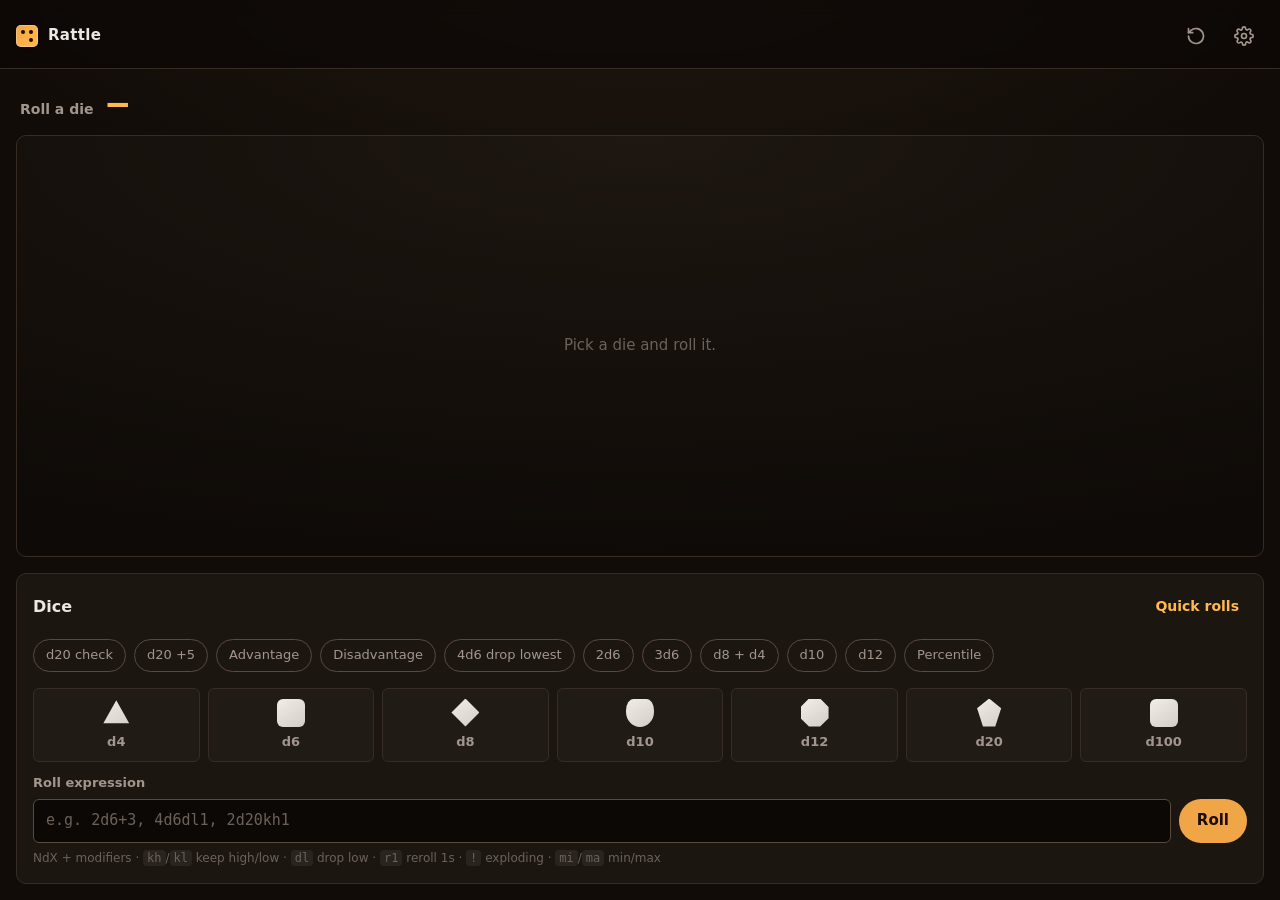
==== index.html @ a68fa695 "Build Rattle dice app MVP A static, no-build dice app for tabletop games: - Real 3D polyhedral dice " ====
<!doctype html>
<html lang="en">
<head>
  <meta charset="utf-8">
  <meta name="viewport" content="width=device-width, initial-scale=1, viewport-fit=cover">
  <title>Rattle — tabletop dice</title>
  <meta name="description" content="A dice app for tabletop games. Roll any polyhedral dice, pools, and dice expressions with full, minimal, or no animation.">
  <link rel="icon" href="data:image/svg+xml,<svg xmlns=%22http://www.w3.org/2000/svg%22 viewBox=%220 0 100 100%22><text y=%22.9em%22 font-size=%2290%22>🎲</text></svg>">
  <link rel="stylesheet" href="styles.css">
</head>
<body>
  <div class="app" id="app">
    <!-- Header: brand + settings -->
    <header class="topbar">
      <div class="brand">
        <span class="brand-mark" aria-hidden="true"></span>
        <span class="brand-name">Rattle</span>
      </div>
      <div class="topbar-actions">
        <button class="icon-btn" id="history-toggle" aria-expanded="false" aria-controls="history-panel" title="Roll history" aria-label="Open roll history">
          <svg viewBox="0 0 24 24" width="20" height="20" fill="none" stroke="currentColor" stroke-width="2" stroke-linecap="round" stroke-linejoin="round" aria-hidden="true">
            <path d="M3 12a9 9 0 1 0 3-6.7L3 8"/><path d="M3 3v5h5"/>
          </svg>
          <span class="count-badge" id="history-count" hidden>0</span>
        </button>
        <button class="icon-btn" id="settings-toggle" aria-expanded="false" aria-controls="settings-panel" title="Settings" aria-label="Open settings">
          <svg viewBox="0 0 24 24" width="20" height="20" fill="none" stroke="currentColor" stroke-width="2" stroke-linecap="round" stroke-linejoin="round" aria-hidden="true">
            <circle cx="12" cy="12" r="3"/><path d="M19.4 15a1.65 1.65 0 0 0 .33 1.82l.06.06a2 2 0 1 1-2.83 2.83l-.06-.06a1.65 1.65 0 0 0-1.82-.33 1.65 1.65 0 0 0-1 1.51V21a2 2 0 1 1-4 0v-.09a1.65 1.65 0 0 0-1-1.51 1.65 1.65 0 0 0-1.82.33l-.06.06a2 2 0 1 1-2.83-2.83l.06-.06a1.65 1.65 0 0 0 .33-1.82 1.65 1.65 0 0 0-1.51-1H3a2 2 0 1 1 0-4h.09a1.65 1.65 0 0 0 1.51-1 1.65 1.65 0 0 0-.33-1.82l-.06-.06a2 2 0 1 1 2.83-2.83l.06.06a1.65 1.65 0 0 0 1.82.33h0a1.65 1.65 0 0 0 1-1.51V3a2 2 0 1 1 4 0v.09a1.65 1.65 0 0 0 1 1.51h0a1.65 1.65 0 0 0 1.82-.33l.06-.06a2 2 0 1 1 2.83 2.83l-.06.06a1.65 1.65 0 0 0-.33 1.82v0a1.65 1.65 0 0 0 1.51 1H21a2 2 0 1 1 0 4h-.09a1.65 1.65 0 0 0-1.51 1z"/>
          </svg>
        </button>
      </div>
    </header>

    <!-- Main working field: result readout + dice stage -->
    <main class="workbench" id="workbench">
      <section class="readout" aria-live="polite" aria-label="Last roll result">
        <div class="readout-summary">
          <span class="readout-label" id="result-label">Roll a die</span>
          <span class="readout-value" id="result-value" aria-hidden="true">—</span>
        </div>
        <div class="readout-detail" id="result-detail"></div>
      </section>

      <section class="stage" id="stage" aria-label="Dice table">
        <div class="stage-inner" id="stage-inner">
          <p class="stage-empty" id="stage-empty">Pick a die and roll it.</p>
          <div class="dice-field" id="dice-field"></div>
          <div class="table-glow" aria-hidden="true"></div>
        </div>
      </section>

      <!-- Dice tray: the operate surface -->
      <section class="tray" aria-label="Dice tray">
        <div class="tray-head">
          <h2 class="tray-title" id="tray-title">Dice</h2>
          <button class="text-btn" id="quick-select" aria-expanded="false" aria-controls="quick-list">Quick rolls</button>
        </div>
        <div class="quick-list" id="quick-list" hidden>
          <button class="chip" data-expr="1d20">d20 check</button>
          <button class="chip" data-expr="1d20+5">d20 +5</button>
          <button class="chip" data-expr="2d20kh1">Advantage</button>
          <button class="chip" data-expr="2d20kl1">Disadvantage</button>
          <button class="chip" data-expr="4d6dl1">4d6 drop lowest</button>
          <button class="chip" data-expr="2d6">2d6</button>
          <button class="chip" data-expr="3d6">3d6</button>
          <button class="chip" data-expr="1d8+1d4">d8 + d4</button>
          <button class="chip" data-expr="1d10">d10</button>
          <button class="chip" data-expr="1d12">d12</button>
          <button class="chip" data-expr="1d100">Percentile</button>
        </div>
        <div class="die-tray" id="die-tray" role="list" aria-label="Available dice"></div>

        <!-- Expression roller -->
        <form class="expr-form" id="expr-form">
          <label class="expr-label" for="expr-input">Roll expression</label>
          <div class="expr-row">
            <input type="text" id="expr-input" class="expr-input" inputmode="text" autocomplete="off" spellcheck="false"
                   placeholder="e.g. 2d6+3, 4d6dl1, 2d20kh1" aria-describedby="expr-help">
            <button type="submit" class="btn btn-primary" id="expr-roll">Roll</button>
          </div>
          <p class="expr-help" id="expr-help">
            NdX + modifiers · <code>kh</code>/<code>kl</code> keep high/low · <code>dl</code> drop low ·
            <code>r1</code> reroll 1s · <code>!</code> exploding · <code>mi</code>/<code>ma</code> min/max
          </p>
        </form>
      </section>
    </main>

    <!-- History panel (right rail on desktop, overlay on mobile) -->
    <aside class="panel panel-right" id="history-panel" aria-label="Roll history" hidden>
      <div class="panel-head">
        <h2 class="panel-title">History</h2>
        <button class="icon-btn" data-close-panel="history" aria-label="Close history">
          <svg viewBox="0 0 24 24" width="20" height="20" fill="none" stroke="currentColor" stroke-width="2" stroke-linecap="round" aria-hidden="true"><path d="M18 6 6 18M6 6l12 12"/></svg>
        </button>
      </div>
      <ul class="history-list" id="history-list"></ul>
      <button class="text-btn panel-clear" id="history-clear">Clear history</button>
    </aside>

    <!-- Settings panel -->
    <aside class="panel panel-right" id="settings-panel" aria-label="Settings" hidden>
      <div class="panel-head">
        <h2 class="panel-title">Settings</h2>
        <button class="icon-btn" data-close-panel="settings" aria-label="Close settings">
          <svg viewBox="0 0 24 24" width="20" height="20" fill="none" stroke="currentColor" stroke-width="2" stroke-linecap="round" aria-hidden="true"><path d="M18 6 6 18M6 6l12 12"/></svg>
        </button>
      </div>
      <div class="settings-body">
        <fieldset class="setting">
          <legend class="setting-label">Animation</legend>
          <div class="seg" role="radiogroup" aria-label="Animation mode" id="anim-seg">
            <label class="seg-opt"><input type="radio" name="anim" value="full"><span>Full</span></label>
            <label class="seg-opt"><input type="radio" name="anim" value="minimal"><span>Minimal</span></label>
            <label class="seg-opt"><input type="radio" name="anim" value="none"><span>None</span></label>
          </div>
          <p class="setting-hint" id="anim-hint">Full tumbles dice across the table. Minimal spins a die in place. None rolls instantly.</p>
        </fieldset>
        <fieldset class="setting">
          <legend class="setting-label">Tray</legend>
          <label class="toggle-row">
            <span>Roll dice together</span>
            <input type="checkbox" id="roll-together">
          </label>
          <label class="toggle-row">
            <span>Sound effects</span>
            <input type="checkbox" id="sound-toggle">
          </label>
        </fieldset>
        <fieldset class="setting">
          <legend class="setting-label">Results</legend>
          <label class="toggle-row">
            <span>Auto-crit on natural 20</span>
            <input type="checkbox" id="crit-toggle">
          </label>
          <label class="toggle-row">
            <span>Auto-fumble on natural 1</span>
            <input type="checkbox" id="fumble-toggle">
          </label>
        </fieldset>
        <p class="settings-note">Settings and history are stored in your browser only.</p>
      </div>
    </aside>

    <!-- Backdrop for mobile panels -->
    <div class="scrim" id="scrim" hidden></div>
  </div>

  <script src="app.js" defer></script>
</body>
</html>
---- styles.css ----
/* ============================================================
   Rattle — dice app design system
   Dark felt-table surface, warm amber accent, product register.
   ============================================================ */

:root {
  /* surfaces — dark felt, tinted warm toward the amber accent */
  --bg: oklch(0.16 0.012 60);
  --bg-raised: oklch(0.205 0.014 60);
  --bg-panel: oklch(0.185 0.013 60);
  --border: oklch(0.3 0.02 60);
  --border-strong: oklch(0.42 0.03 60);

  /* text */
  --text: oklch(0.93 0.01 70);
  --text-muted: oklch(0.68 0.02 60);
  --text-faint: oklch(0.5 0.02 60);

  /* accent — gambler's amber */
  --accent: oklch(0.78 0.14 70);
  --accent-strong: oklch(0.84 0.15 72);
  --accent-ink: oklch(0.18 0.04 60);
  --accent-dim: oklch(0.3 0.05 65);

  /* state colors */
  --crit: oklch(0.78 0.16 150);
  --fumble: oklch(0.66 0.19 25);

  /* dice faces — warm ivory pips on dark bodies */
  --die-body: oklch(0.24 0.015 60);
  --die-face-light: oklch(0.92 0.01 80);
  --die-face-dark: oklch(0.62 0.02 60);

  /* spacing scale: 1/4/9 units */
  --s1: 4px;
  --s4: 16px;
  --s9: 36px;

  --radius: 10px;
  --radius-sm: 6px;
  --font-ui: system-ui, -apple-system, "Segoe UI", Roboto, "Helvetica Neue", sans-serif;
  --font-num: ui-monospace, "SF Mono", "Cascadia Mono", Menlo, Consolas, monospace;
}

* { box-sizing: border-box; }
html, body { height: 100%; }
body {
  margin: 0;
  font-family: var(--font-ui);
  font-size: 15px;
  line-height: 1.45;
  color: var(--text);
  background:
    radial-gradient(1200px 600px at 50% -10%, oklch(0.22 0.02 60) 0%, transparent 60%),
    var(--bg);
  -webkit-font-smoothing: antialiased;
}

button { font: inherit; color: inherit; background: none; border: none; padding: 0; cursor: pointer; }
input { font: inherit; color: inherit; }

:focus-visible {
  outline: 2px solid var(--accent);
  outline-offset: 2px;
  border-radius: var(--radius-sm);
}

/* ---------------- layout ---------------- */
.app {
  display: grid;
  grid-template-rows: auto 1fr;
  height: 100dvh;
  overflow: hidden;
}

.topbar {
  display: flex;
  align-items: center;
  justify-content: space-between;
  padding: var(--s4) var(--s4) calc(var(--s4) - 4px);
  border-bottom: 1px solid var(--border);
  background: oklch(0.14 0.01 60 / 0.7);
  backdrop-filter: blur(8px);
  z-index: 5;
}
.brand { display: flex; align-items: center; gap: 10px; }
.brand-mark {
  width: 22px; height: 22px;
  border-radius: 5px;
  background:
    linear-gradient(135deg, var(--accent) 0%, var(--accent-strong) 100%);
  box-shadow: inset 0 0 0 1px oklch(0.9 0.05 75 / 0.5), 0 1px 2px oklch(0 0 0 / 0.4);
  position: relative;
}
.brand-mark::before, .brand-mark::after {
  content: ""; position: absolute; width: 4px; height: 4px; border-radius: 50%;
  background: var(--accent-ink);
}
.brand-mark::before { top: 5px; left: 5px; }
.brand-mark::after { top: 5px; right: 5px; box-shadow: 0 8px 0 var(--accent-ink); }
.brand-name { font-weight: 700; letter-spacing: 0.02em; }

.topbar-actions { display: flex; gap: 8px; }
.icon-btn {
  display: inline-flex; align-items: center; justify-content: center;
  width: 40px; height: 40px;
  border-radius: 50%;
  color: var(--text-muted);
  transition: background 150ms ease-out, color 150ms ease-out;
  position: relative;
}
.icon-btn:hover { background: oklch(1 0 0 / 0.07); color: var(--text); }
.icon-btn:active { transform: scale(0.96); }
.count-badge {
  position: absolute; top: 2px; right: 2px;
  min-width: 16px; height: 16px; padding: 0 4px;
  border-radius: 8px;
  background: var(--accent); color: var(--accent-ink);
  font-size: 11px; font-weight: 700; line-height: 16px; text-align: center;
}

/* ---------------- workbench ---------------- */
.workbench {
  display: grid;
  grid-template-rows: auto 1fr auto;
  gap: var(--s4);
  padding: var(--s4);
  min-height: 0;
}

/* readout */
.readout {
  display: flex; align-items: baseline; justify-content: space-between;
  gap: var(--s4);
  padding: 0 var(--s1);
}
.readout-summary { display: flex; align-items: baseline; gap: 14px; min-width: 0; }
.readout-label {
  color: var(--text-muted);
  font-size: 14px;
  font-weight: 600;
  white-space: nowrap;
  overflow: hidden;
  text-overflow: ellipsis;
}
.readout-value {
  font-family: var(--font-num);
  font-variant-numeric: tabular-nums;
  font-size: 34px;
  font-weight: 700;
  line-height: 1;
  color: var(--accent-strong);
}
.readout-value.is-spin { animation: value-pop 320ms cubic-bezier(0.34, 1.4, 0.5, 1); }
.readout-value.is-crit { color: var(--crit); }
.readout-value.is-fumble { color: var(--fumble); }
@keyframes value-pop {
  0% { transform: scale(0.8); opacity: 0.2; }
  60% { transform: scale(1.12); }
  100% { transform: scale(1); opacity: 1; }
}
.readout-detail {
  color: var(--text-muted);
  font-size: 13px;
  text-align: right;
  min-width: 0;
  overflow: hidden;
  text-overflow: ellipsis;
  white-space: nowrap;
}
.readout-detail s { color: var(--text-faint); text-decoration: line-through; }
.readout-detail b { color: var(--text); font-weight: 700; }

/* stage */
.stage {
  position: relative;
  border: 1px solid var(--border);
  border-radius: var(--radius);
  background:
    radial-gradient(100% 100% at 50% 0%, oklch(0.21 0.015 60) 0%, oklch(0.15 0.01 60) 100%);
  overflow: hidden;
  min-height: 0;
}
.stage-inner { position: relative; width: 100%; height: 100%; }
.stage-empty {
  position: absolute; inset: 0;
  display: flex; align-items: center; justify-content: center;
  margin: 0;
  color: var(--text-faint);
  font-size: 15px;
}
.table-glow {
  position: absolute; left: 50%; bottom: -40%;
  width: 120%; height: 80%;
  transform: translateX(-50%);
  background: radial-gradient(50% 60% at 50% 50%, var(--accent-dim) 0%, transparent 70%);
  opacity: 0;
  transition: opacity 600ms ease-out;
  pointer-events: none;
}
.table-glow.is-lit { opacity: 0.5; }

/* dice field: perspective stage */
.dice-field {
  position: absolute; inset: 0;
  perspective: 1000px;
  perspective-origin: 50% 45%;
  z-index: 1;
}

/* die actors */
.die-actor {
  position: absolute;
  left: 50%; top: 50%;
  width: var(--die-size);
  height: var(--die-size);
  transform-style: preserve-3d;
  will-change: transform, opacity;
  opacity: 0;
}
.die-rotator {
  position: absolute; inset: 0;
  transform-style: preserve-3d;
}
.face {
  position: absolute;
  left: 0; top: 0;
  display: flex; align-items: center; justify-content: center;
  background:
    linear-gradient(145deg, oklch(0.95 0.01 80) 0%, oklch(0.85 0.01 70) 100%);
  border: 1px solid oklch(0.55 0.02 70 / 0.8);
  box-shadow: inset 0 0 6px oklch(0.5 0.02 70 / 0.4);
  backface-visibility: visible;
  color: oklch(0.18 0.01 60);
  font-weight: 700;
}
.face-num {
  font-family: var(--font-ui);
  font-weight: 800;
  line-height: 1;
  user-select: none;
}
.pips { position: absolute; inset: 0; }
.pips i {
  position: absolute;
  width: 22%; height: 22%;
  transform: translate(-50%, -50%);
  border-radius: 50%;
  background: oklch(0.18 0.01 60);
}

/* face tint per die type */
.die-rotator.die-d6 .face { background: linear-gradient(145deg, oklch(0.95 0.01 80), oklch(0.85 0.01 70)); }
.die-rotator.die-d8 .face { background: linear-gradient(145deg, oklch(0.93 0.04 45) 0%, oklch(0.78 0.06 45) 100%); }
.die-rotator.die-d10 .face,
.die-rotator.die-d10t .face { background: linear-gradient(145deg, oklch(0.93 0.03 300) 0%, oklch(0.76 0.05 300) 100%); }
.die-rotator.die-d12 .face { background: linear-gradient(145deg, oklch(0.93 0.035 160) 0%, oklch(0.76 0.05 160) 100%); }
.die-rotator.die-d20 .face { background: linear-gradient(145deg, oklch(0.93 0.04 20) 0%, oklch(0.78 0.05 20) 100%); }

/* ---------------- tray ---------------- */
.tray {
  border: 1px solid var(--border);
  border-radius: var(--radius);
  background: var(--bg-raised);
  padding: var(--s4);
  display: grid;
  gap: 12px;
  overflow: visible;
}
.tray-head {
  display: flex; align-items: center; justify-content: space-between;
  gap: var(--s4);
}
.tray-title { margin: 0; font-size: 16px; font-weight: 700; }

.text-btn {
  color: var(--accent-strong);
  font-size: 14px; font-weight: 600;
  padding: 6px 8px; border-radius: var(--radius-sm);
  transition: background 150ms ease-out;
}
.text-btn:hover { background: oklch(1 0 0 / 0.07); }
.text-btn:active { transform: scale(0.97); }

.quick-list {
  display: flex; flex-wrap: wrap; gap: 8px;
  padding: 4px 0;
  animation: slide-down 180ms ease-out;
}
@keyframes slide-down { from { opacity: 0; transform: translateY(-4px); } to { opacity: 1; transform: none; } }
.chip {
  padding: 6px 12px;
  border: 1px solid var(--border-strong);
  border-radius: 999px;
  font-size: 13px; font-weight: 500;
  color: var(--text-muted);
  transition: border-color 150ms ease-out, color 150ms ease-out, background 150ms ease-out;
}
.chip:hover { border-color: var(--accent); color: var(--text); background: oklch(1 0 0 / 0.04); }
.chip:active { transform: scale(0.97); }

/* die tray */
.die-tray { display: grid; grid-template-columns: repeat(7, 1fr); gap: 8px; }
.die-btn {
  display: flex; flex-direction: column; align-items: center; gap: 6px;
  padding: 10px 4px;
  border: 1px solid var(--border);
  border-radius: var(--radius-sm);
  background: oklch(1 0 0 / 0.02);
  transition: border-color 150ms ease-out, background 150ms ease-out, transform 100ms ease-out;
}
.die-btn:hover { border-color: var(--border-strong); background: oklch(1 0 0 / 0.05); }
.die-btn:active { transform: scale(0.97); }
.die-btn.is-selected { border-color: var(--accent); background: var(--accent-dim); }
.die-btn-glyph {
  width: 28px; height: 28px;
  border-radius: 6px;
  background: linear-gradient(145deg, oklch(0.95 0.01 80), oklch(0.85 0.01 70));
  position: relative;
}
.die-btn[data-type="d4"] .die-btn-glyph { clip-path: polygon(50% 6%, 96% 88%, 4% 88%); border-radius: 0; }
.die-btn[data-type="d8"] .die-btn-glyph { clip-path: polygon(50% 0%, 100% 50%, 50% 100%, 0% 50%); }
.die-btn[data-type="d10"] .die-btn-glyph { border-radius: 30% 30% 55% 55% / 45% 45% 60% 60%; transform: rotate(0deg); }
.die-btn[data-type="d12"] .die-btn-glyph { clip-path: polygon(30% 0%, 70% 0%, 100% 30%, 100% 70%, 70% 100%, 30% 100%, 0% 70%, 0% 30%); border-radius: 0; }
.die-btn[data-type="d20"] .die-btn-glyph { clip-path: polygon(50% 0%, 93% 35%, 72% 100%, 28% 100%, 7% 35%); }
.die-btn-label { font-size: 13px; font-weight: 700; color: var(--text-muted); }
.die-btn.is-selected .die-btn-label { color: var(--text); }

/* expression form */
.expr-form { display: grid; gap: 6px; }
.expr-label {
  font-size: 13px; font-weight: 600;
  color: var(--text-muted);
}
.expr-row { display: flex; gap: 8px; }
.expr-input {
  flex: 1;
  min-width: 0;
  padding: 10px 12px;
  border: 1px solid var(--border-strong);
  border-radius: var(--radius-sm);
  background: oklch(0.14 0.01 60);
  color: var(--text);
  font-family: var(--font-num);
  font-size: 15px;
  transition: border-color 150ms ease-out;
}
.expr-input::placeholder { color: var(--text-faint); }
.expr-input:focus-visible { outline: none; border-color: var(--accent); box-shadow: 0 0 0 3px var(--accent-dim); }
.expr-form.has-error .expr-input { border-color: var(--fumble); }
.expr-error {
  margin: 0; font-size: 13px;
  color: var(--fumble);
}
.expr-help {
  margin: 0;
  font-size: 12px;
  color: var(--text-faint);
  line-height: 1.5;
}
.expr-help code {
  font-family: var(--font-num);
  background: oklch(1 0 0 / 0.06);
  padding: 1px 4px; border-radius: 4px;
}

.btn {
  display: inline-flex; align-items: center; justify-content: center;
  padding: 10px 18px;
  border-radius: 999px;
  font-weight: 600;
  transition: transform 100ms ease-out, box-shadow 150ms ease-out, background 150ms ease-out;
  white-space: nowrap;
}
.btn:active { transform: scale(0.97); }
.btn-primary {
  background: var(--accent);
  color: var(--accent-ink);
}
.btn-primary:hover { background: var(--accent-strong); box-shadow: 0 2px 12px var(--accent-dim); }
.btn-roll-together { margin-top: 4px; }

/* ---------------- panels ---------------- */
.scrim {
  position: fixed; inset: 0;
  background: oklch(0 0 0 / 0.5);
  z-index: 40;
  animation: fade-in 180ms ease-out;
}
@keyframes fade-in { from { opacity: 0; } to { opacity: 1; } }
.panel {
  position: fixed; top: 0; right: 0; bottom: 0;
  width: min(360px, 92vw);
  background: var(--bg-panel);
  border-left: 1px solid var(--border);
  z-index: 50;
  display: flex; flex-direction: column;
  transform: translateX(102%);
  transition: transform 220ms cubic-bezier(0.32, 0.72, 0, 1);
  padding: var(--s4);
  gap: var(--s4);
  overflow-y: auto;
}
.panel.is-open { transform: none; }
.panel-head {
  display: flex; align-items: center; justify-content: space-between;
  padding-bottom: var(--s4);
  border-bottom: 1px solid var(--border);
}
.panel-title { margin: 0; font-size: 16px; font-weight: 700; }

.history-list {
  list-style: none; margin: 0; padding: 0;
  display: grid; gap: 6px;
}
.history-item {
  display: grid;
  grid-template-columns: 1fr auto;
  grid-template-areas: "expr total" "detail time";
  gap: 2px 12px;
  padding: 10px 12px;
  border-radius: var(--radius-sm);
  border: 1px solid transparent;
  cursor: pointer;
  transition: background 150ms ease-out, border-color 150ms ease-out;
}
.history-item:hover { background: oklch(1 0 0 / 0.05); border-color: var(--border); }
.history-expr { grid-area: expr; font-weight: 600; font-size: 14px; }
.history-detail { grid-area: detail; color: var(--text-faint); font-size: 12px; font-family: var(--font-num); overflow: hidden; text-overflow: ellipsis; white-space: nowrap; }
.history-total { grid-area: total; font-family: var(--font-num); font-weight: 700; font-size: 16px; color: var(--accent-strong); }
.history-time { grid-area: time; color: var(--text-faint); font-size: 12px; text-align: right; }
.history-empty { color: var(--text-faint); font-size: 14px; padding: 8px 0; }
.panel-clear { align-self: flex-start; }

/* settings */
.settings-body { display: grid; gap: var(--s4); }
.setting { border: none; margin: 0; padding: 0; display: grid; gap: 8px; }
.setting-label {
  font-size: 13px; font-weight: 600;
  color: var(--text-muted);
  padding: 0;
}
.setting-hint { margin: 0; font-size: 12px; color: var(--text-faint); }
.seg {
  display: grid; grid-template-columns: repeat(3, 1fr);
  gap: 4px;
  padding: 4px;
  border: 1px solid var(--border);
  border-radius: 999px;
  background: oklch(0.14 0.01 60);
}
.seg-opt input { position: absolute; opacity: 0; pointer-events: none; }
.seg-opt span {
  display: block; text-align: center;
  padding: 7px 4px;
  border-radius: 999px;
  font-size: 14px; font-weight: 600;
  color: var(--text-muted);
  cursor: pointer;
  transition: background 150ms ease-out, color 150ms ease-out;
}
.seg-opt input:checked + span {
  background: var(--accent); color: var(--accent-ink);
}
.seg-opt input:focus-visible + span { outline: 2px solid var(--accent); outline-offset: 2px; }
.toggle-row {
  display: flex; align-items: center; justify-content: space-between;
  gap: 12px;
  padding: 8px 0;
  font-size: 14px;
  cursor: pointer;
}
.toggle-row input {
  appearance: none; -webkit-appearance: none;
  width: 44px; height: 26px;
  border-radius: 999px;
  background: oklch(0.3 0.02 60);
  position: relative;
  cursor: pointer;
  transition: background 150ms ease-out;
  flex: none;
}
.toggle-row input::after {
  content: "";
  position: absolute; top: 3px; left: 3px;
  width: 20px; height: 20px;
  border-radius: 50%;
  background: oklch(0.9 0.01 70);
  transition: transform 150ms ease-out;
}
.toggle-row input:checked { background: var(--accent); }
.toggle-row input:checked::after { transform: translateX(18px); background: var(--accent-ink); }
.toggle-row input:focus-visible { outline: 2px solid var(--accent); outline-offset: 2px; }
.settings-note { margin: 0; font-size: 12px; color: var(--text-faint); padding-top: var(--s4); border-top: 1px solid var(--border); }

/* ---------------- responsive ---------------- */
@media (max-width: 560px) {
  body { font-size: 14px; }
  .workbench { padding: var(--s4); gap: 12px; }
  .readout-value { font-size: 28px; }
  .die-tray { grid-template-columns: repeat(4, 1fr); }
  .readout-detail { max-width: 60vw; }
}

@media (min-width: 900px) {
  .die-tray { grid-template-columns: repeat(7, 1fr); }
}

/* ---------------- reduced motion ---------------- */
@media (prefers-reduced-motion: reduce) {
  *, *::before, *::after {
    animation-duration: 0.01ms !important;
    animation-iteration-count: 1 !important;
    transition-duration: 0.01ms !important;
  }
  .readout-value.is-spin { animation: none; }
  .die-actor { opacity: 1; }
}
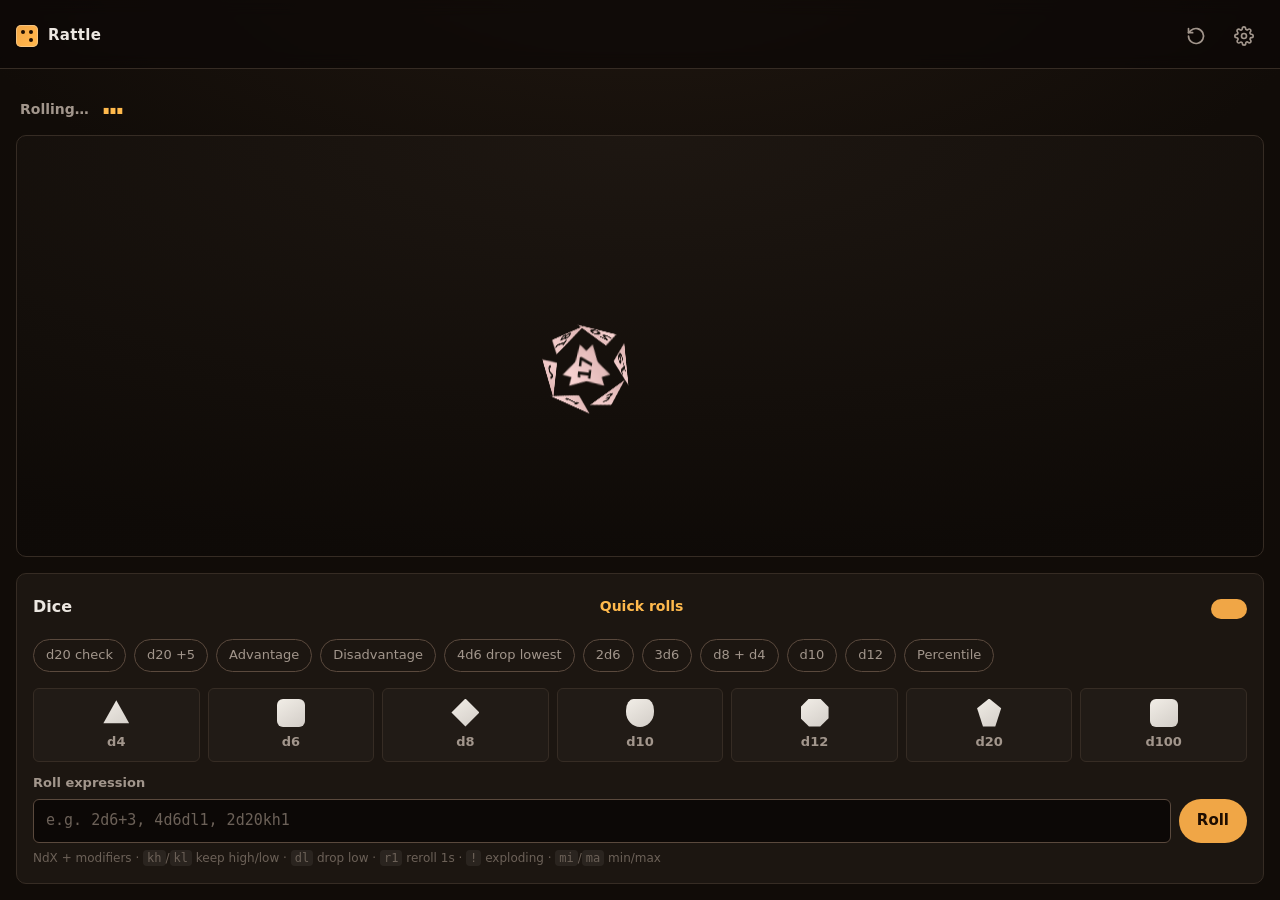
==== commit a8950289: "Fix die rendering and init ordering - Set the tray-head and table-glow element IDs the JS queries - " ====
--- a/index.html
+++ b/index.html
@@ -45,13 +45,13 @@
         <div class="stage-inner" id="stage-inner">
           <p class="stage-empty" id="stage-empty">Pick a die and roll it.</p>
           <div class="dice-field" id="dice-field"></div>
-          <div class="table-glow" aria-hidden="true"></div>
+          <div class="table-glow" id="table-glow" aria-hidden="true"></div>
         </div>
       </section>
 
       <!-- Dice tray: the operate surface -->
       <section class="tray" aria-label="Dice tray">
-        <div class="tray-head">
+        <div class="tray-head" id="tray-head">
           <h2 class="tray-title" id="tray-title">Dice</h2>
           <button class="text-btn" id="quick-select" aria-expanded="false" aria-controls="quick-list">Quick rolls</button>
         </div>
--- a/styles.css
+++ b/styles.css
@@ -189,6 +189,7 @@
   color: var(--text-faint);
   font-size: 15px;
 }
+.stage-empty[hidden] { display: none; }
 .table-glow {
   position: absolute; left: 50%; bottom: -40%;
   width: 120%; height: 80%;
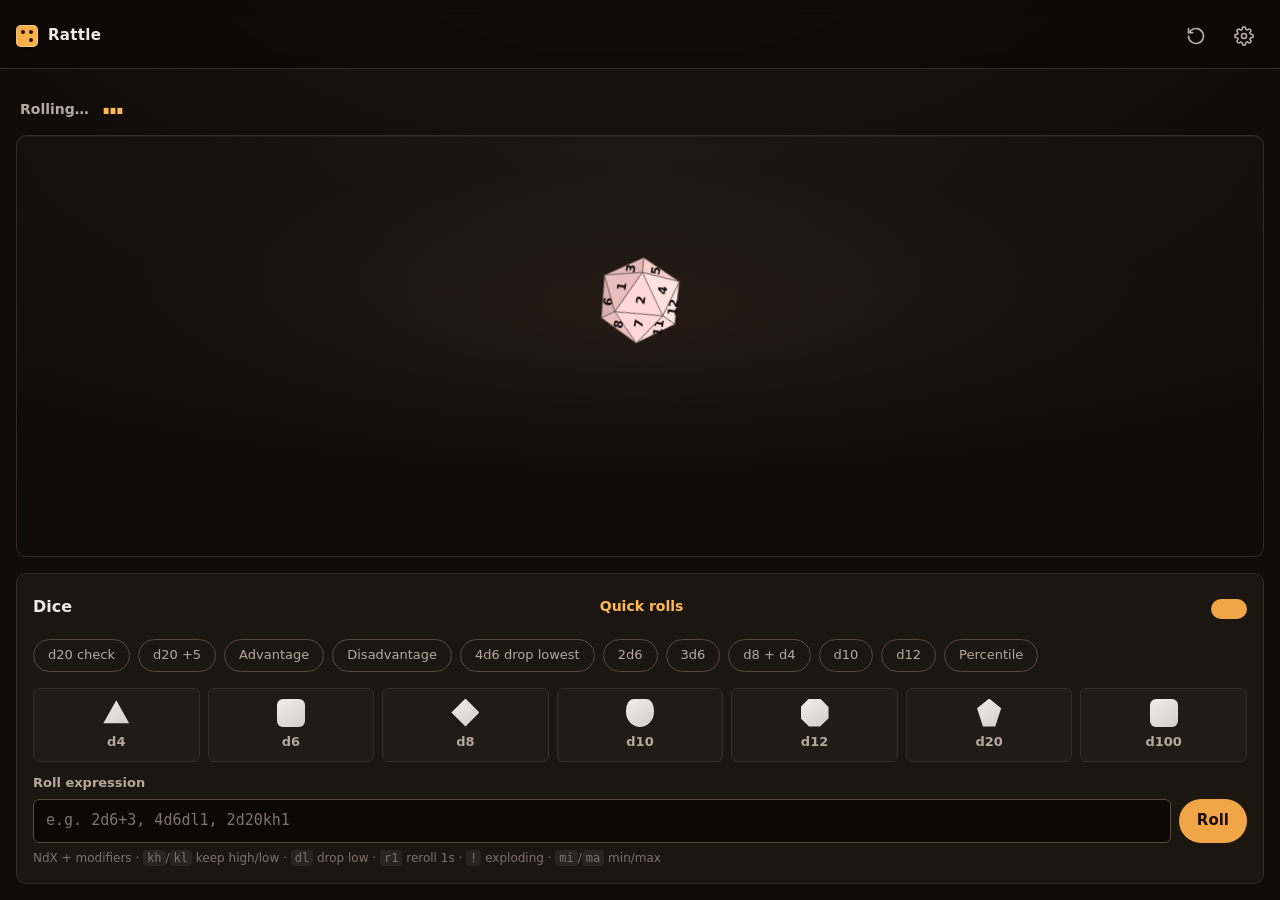
==== commit e2550653: "Add shake-to-reroll via device accelerometer Shake the phone to roll again. Uses the DeviceMotion AP" ====
--- a/index.html
+++ b/index.html
@@ -126,6 +126,10 @@
             <span>Sound effects</span>
             <input type="checkbox" id="sound-toggle">
           </label>
+          <label class="toggle-row">
+            <span>Shake to reroll <em class="toggle-note">(phone)</em></span>
+            <input type="checkbox" id="shake-toggle">
+          </label>
         </fieldset>
         <fieldset class="setting">
           <legend class="setting-label">Results</legend>
--- a/styles.css
+++ b/styles.css
@@ -12,9 +12,9 @@
   --border-strong: oklch(0.42 0.03 60);
 
   /* text */
-  --text: oklch(0.93 0.01 70);
-  --text-muted: oklch(0.68 0.02 60);
-  --text-faint: oklch(0.5 0.02 60);
+  --text: oklch(0.94 0.01 70);
+  --text-muted: oklch(0.74 0.02 60);
+  --text-faint: oklch(0.56 0.02 60);
 
   /* accent — gambler's amber */
   --accent: oklch(0.78 0.14 70);
@@ -143,6 +143,11 @@
   overflow: hidden;
   text-overflow: ellipsis;
 }
+.readout-label.is-special {
+  color: var(--accent-strong);
+  font-size: 15px;
+  font-weight: 700;
+}
 .readout-value {
   font-family: var(--font-num);
   font-variant-numeric: tabular-nums;
@@ -180,6 +185,15 @@
     radial-gradient(100% 100% at 50% 0%, oklch(0.21 0.015 60) 0%, oklch(0.15 0.01 60) 100%);
   overflow: hidden;
   min-height: 0;
+  box-shadow: inset 0 1px 0 oklch(1 0 0 / 0.04);
+}
+.stage::after {
+  content: "";
+  position: absolute; inset: 0;
+  border-radius: inherit;
+  background: radial-gradient(60% 50% at 50% 42%, oklch(0.3 0.03 60 / 0.35) 0%, transparent 70%);
+  pointer-events: none;
+  z-index: 0;
 }
 .stage-inner { position: relative; width: 100%; height: 100%; }
 .stage-empty {
@@ -227,12 +241,10 @@
   position: absolute;
   left: 0; top: 0;
   display: flex; align-items: center; justify-content: center;
-  background:
-    linear-gradient(145deg, oklch(0.95 0.01 80) 0%, oklch(0.85 0.01 70) 100%);
-  border: 1px solid oklch(0.55 0.02 70 / 0.8);
-  box-shadow: inset 0 0 6px oklch(0.5 0.02 70 / 0.4);
-  backface-visibility: visible;
-  color: oklch(0.18 0.01 60);
+  background: var(--shade, linear-gradient(145deg, oklch(0.97 0.01 80) 0%, oklch(0.87 0.01 70) 100%));
+  border: 1px solid oklch(0.45 0.02 60 / 0.9);
+  box-shadow: inset 0 0 6px oklch(0.35 0.02 60 / 0.45);
+  color: oklch(0.16 0.01 55);
   font-weight: 700;
 }
 .face-num {
@@ -247,16 +259,17 @@
   width: 22%; height: 22%;
   transform: translate(-50%, -50%);
   border-radius: 50%;
-  background: oklch(0.18 0.01 60);
-}
-
-/* face tint per die type */
-.die-rotator.die-d6 .face { background: linear-gradient(145deg, oklch(0.95 0.01 80), oklch(0.85 0.01 70)); }
-.die-rotator.die-d8 .face { background: linear-gradient(145deg, oklch(0.93 0.04 45) 0%, oklch(0.78 0.06 45) 100%); }
+  background: var(--pip, oklch(0.18 0.01 60));
+}
+
+/* face tint per die type — hue is baked into --shade by the JS */
+.die-rotator.die-d6 .face { background: var(--shade); }
+.die-rotator.die-d8 .face,
 .die-rotator.die-d10 .face,
-.die-rotator.die-d10t .face { background: linear-gradient(145deg, oklch(0.93 0.03 300) 0%, oklch(0.76 0.05 300) 100%); }
-.die-rotator.die-d12 .face { background: linear-gradient(145deg, oklch(0.93 0.035 160) 0%, oklch(0.76 0.05 160) 100%); }
-.die-rotator.die-d20 .face { background: linear-gradient(145deg, oklch(0.93 0.04 20) 0%, oklch(0.78 0.05 20) 100%); }
+.die-rotator.die-d10t .face,
+.die-rotator.die-d12 .face,
+.die-rotator.die-d20 .face,
+.die-rotator.die-d4 .face { background: var(--shade); }
 
 /* ---------------- tray ---------------- */
 .tray {
@@ -290,11 +303,12 @@
 }
 @keyframes slide-down { from { opacity: 0; transform: translateY(-4px); } to { opacity: 1; transform: none; } }
 .chip {
-  padding: 6px 12px;
+  padding: 6px 14px;
   border: 1px solid var(--border-strong);
   border-radius: 999px;
   font-size: 13px; font-weight: 500;
   color: var(--text-muted);
+  white-space: nowrap;
   transition: border-color 150ms ease-out, color 150ms ease-out, background 150ms ease-out;
 }
 .chip:hover { border-color: var(--accent); color: var(--text); background: oklch(1 0 0 / 0.04); }
@@ -302,6 +316,12 @@
 
 /* die tray */
 .die-tray { display: grid; grid-template-columns: repeat(7, 1fr); gap: 8px; }
+@media (max-width: 720px) {
+  .die-tray { grid-template-columns: repeat(4, 1fr); }
+}
+@media (max-width: 560px) {
+  .die-tray { grid-template-columns: repeat(4, 1fr); }
+}
 .die-btn {
   display: flex; flex-direction: column; align-items: center; gap: 6px;
   padding: 10px 4px;
@@ -471,6 +491,12 @@
   font-size: 14px;
   cursor: pointer;
 }
+.toggle-note {
+  font-style: normal;
+  font-size: 12px;
+  color: var(--text-faint);
+  font-weight: 500;
+}
 .toggle-row input {
   appearance: none; -webkit-appearance: none;
   width: 44px; height: 26px;
@@ -499,7 +525,6 @@
   body { font-size: 14px; }
   .workbench { padding: var(--s4); gap: 12px; }
   .readout-value { font-size: 28px; }
-  .die-tray { grid-template-columns: repeat(4, 1fr); }
   .readout-detail { max-width: 60vw; }
 }
 
